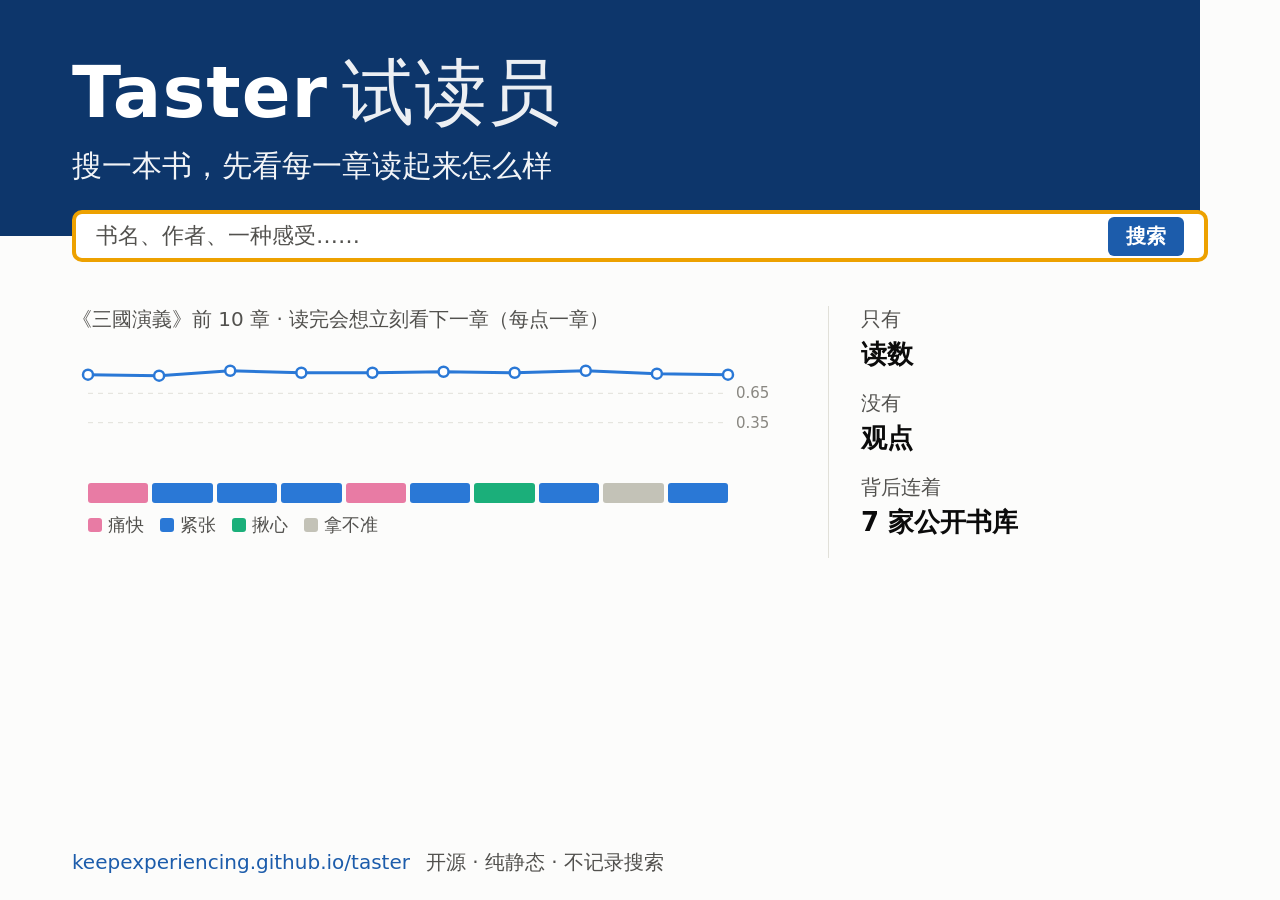
==== tools/og/og.html @ 05c0c1b5 "像 Booking 一样连多家书库：浏览器端联合搜索、请试读流程、Gutenberg 书源 - site/：7 家书库连接器（维基文库 zh/en、Gutenberg、ctext、Open Libra" ====
<!doctype html>
<html lang="zh-CN">
<head>
<meta charset="utf-8">
<!-- 社交分享图（1200×630）的模板。tools/og/render.mjs 用无头浏览器截成 site/og.png。
     曲线和色格用书架上的真读数画（data.js），不写任何数字以外的评价。 -->
<style>
  :root { --brand: #0d366b; --frame: #eda100; --ink: #0b0b0b; --ink-2: #52514e; --grid: #e1e0d9; --s1: #2a78d6;
          --e1: #2a78d6; --e2: #eb6834; --e3: #1baf7a; --e4: #eda100; --e5: #e87ba4; --e6: #008300; --e7: #4a3aa7; --eu: #c3c2b7; }
  * { box-sizing: border-box; margin: 0; }
  body { width: 1200px; height: 630px; overflow: hidden; background: #fcfcfb; color: var(--ink);
         font-family: "Microsoft YaHei", "PingFang SC", "Noto Sans CJK SC", system-ui, sans-serif; }
  .bar { height: 236px; background: var(--brand); color: #fff; padding: 56px 72px 0; }
  .bar h1 { font-size: 72px; font-weight: 800; letter-spacing: 1px; line-height: 1; }
  .bar h1 span { font-weight: 400; opacity: .92; margin-left: 14px; }
  .bar p { margin-top: 18px; font-size: 30px; opacity: .95; }
  .frame { position: absolute; left: 72px; right: 72px; top: 210px; height: 52px; border: 4px solid var(--frame);
           border-radius: 10px; background: #fff; padding: 0 20px; display: flex; align-items: center;
           font-size: 22px; color: var(--ink-2); }
  .frame b { margin-left: auto; background: #1c5cab; color: #fff; font-size: 20px; padding: 6px 18px; border-radius: 6px; }
  .body { padding: 70px 72px 0; display: grid; grid-template-columns: 1fr 300px; gap: 48px; }
  .lab { font-size: 20px; color: var(--ink-2); margin-bottom: 10px; }
  svg text { font-size: 15px; fill: #898781; }
  .emo { display: grid; grid-template-columns: repeat(10, 1fr); gap: 4px; margin: 6px 52px 0 16px; }
  .emo i { height: 20px; border-radius: 3px; }
  .legend { display: flex; flex-wrap: wrap; gap: 8px 16px; margin: 10px 0 0 16px; font-size: 18px; color: var(--ink-2); }
  .legend i { display: inline-block; width: 14px; height: 14px; border-radius: 3px; margin-right: 6px; vertical-align: -1px; }
  .side { border-left: 1px solid var(--grid); padding-left: 32px; }
  .side .k { font-size: 20px; color: var(--ink-2); }
  .side .v { font-size: 26px; font-weight: 700; margin: 4px 0 18px; }
  .foot { position: absolute; left: 72px; bottom: 24px; font-size: 20px; color: #1c5cab; }
  .foot span { color: var(--ink-2); margin-left: 16px; }
</style>
</head>
<body>
  <div class="bar"><h1>Taster<span>试读员</span></h1><p>搜一本书，先看每一章读起来怎么样</p></div>
  <div class="frame">书名、作者、一种感受……<b>搜索</b></div>
  <div class="body">
    <div>
      <div class="lab" id="lab"></div>
      <svg id="curve" width="708" height="130"></svg>
      <div class="emo" id="emo"></div>
      <div class="legend" id="legend"></div>
    </div>
    <div class="side">
      <div class="k">只有</div><div class="v">读数</div>
      <div class="k">没有</div><div class="v">观点</div>
      <div class="k">背后连着</div><div class="v">7 家公开书库</div>
    </div>
  </div>
  <div class="foot">keepexperiencing.github.io/taster<span>开源 · 纯静态 · 不记录搜索</span></div>
<script src="../../site/data.js"></script>
<script>
  // 🔴 别用 top 当变量名：它是 window.top，const top 直接报错、整张图空白（2026-09-25）
  // 取书架上第一本有读数的书：画「读完会想立刻看下一章」的原始概率和每章主要感受
  const D = window.TASTER, r = D.shelf.find(x => x.units.some(u => u.answers)), us = r.units.filter(u => u.answers);
  document.getElementById("lab").textContent = `《${r.title}》前 ${us.length} 章 · 读完会想立刻看下一章（每点一章）`;
  const W = 708, H = 130, P = 16, R = 52, x = i => P + (W - P - R) * i / Math.max(1, us.length - 1), y = v => H - P - (H - 2 * P) * v;
  const pts = us.map((u, i) => [x(i), y(u.answers["想看下一章"].noul)]);
  const g = [0.35, 0.65].map(v => `<line x1="${P}" x2="${W - R}" y1="${y(v)}" y2="${y(v)}" stroke="#e1e0d9" stroke-dasharray="5 5"/><text x="${W - R + 8}" y="${y(v) + 5}">${v}</text>`).join("");
  document.getElementById("curve").innerHTML = g +
    `<polyline points="${pts.map(p => p.join(",")).join(" ")}" fill="none" stroke="#2a78d6" stroke-width="3"/>` +
    pts.map(p => `<circle cx="${p[0]}" cy="${p[1]}" r="5" fill="#fff" stroke="#2a78d6" stroke-width="2.5"/>`).join("");
  const EMO = ["紧张", "好笑", "揪心", "好奇", "痛快", "平淡", "困惑"];
  const topEmo = u => { const t = Object.entries(u.answers["主要感受"].probabilities).sort((a, b) => b[1] - a[1])[0]; return t[1] < 0.4 ? null : t[0]; };
  const col = e => e ? `var(--e${EMO.indexOf(e) + 1})` : "var(--eu)";
  document.getElementById("emo").innerHTML = us.map(u => `<i style="background:${col(topEmo(u))}"></i>`).join("");
  const seen = [...new Set(us.map(topEmo))];
  document.getElementById("legend").innerHTML = seen.map(e => `<span><i style="background:${col(e)}"></i>${e || "拿不准"}</span>`).join("");
</script>
</body>
</html>
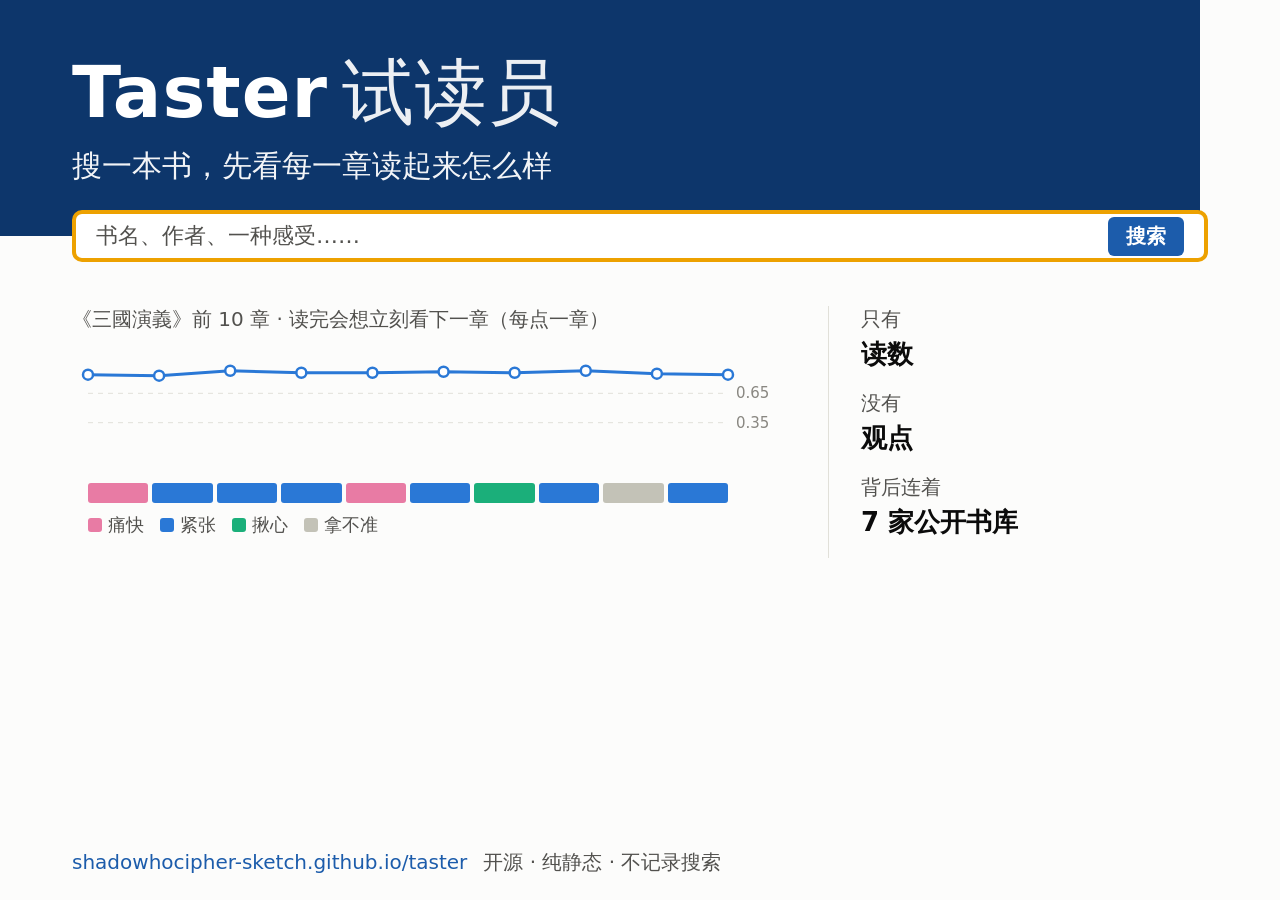
==== commit 27e4e431: "站点地址改到 shadowhocipher-sketch.github.io（github.io 转仓库后不跳转） Co-Authored-By: Claude Opus 5.5 <noreply@a" ====
--- a/tools/og/og.html
+++ b/tools/og/og.html
@@ -48,7 +48,7 @@
       <div class="k">背后连着</div><div class="v">7 家公开书库</div>
     </div>
   </div>
-  <div class="foot">keepexperiencing.github.io/taster<span>开源 · 纯静态 · 不记录搜索</span></div>
+  <div class="foot">shadowhocipher-sketch.github.io/taster<span>开源 · 纯静态 · 不记录搜索</span></div>
 <script src="../../site/data.js"></script>
 <script>
   // 🔴 别用 top 当变量名：它是 window.top，const top 直接报错、整张图空白（2026-09-25）
